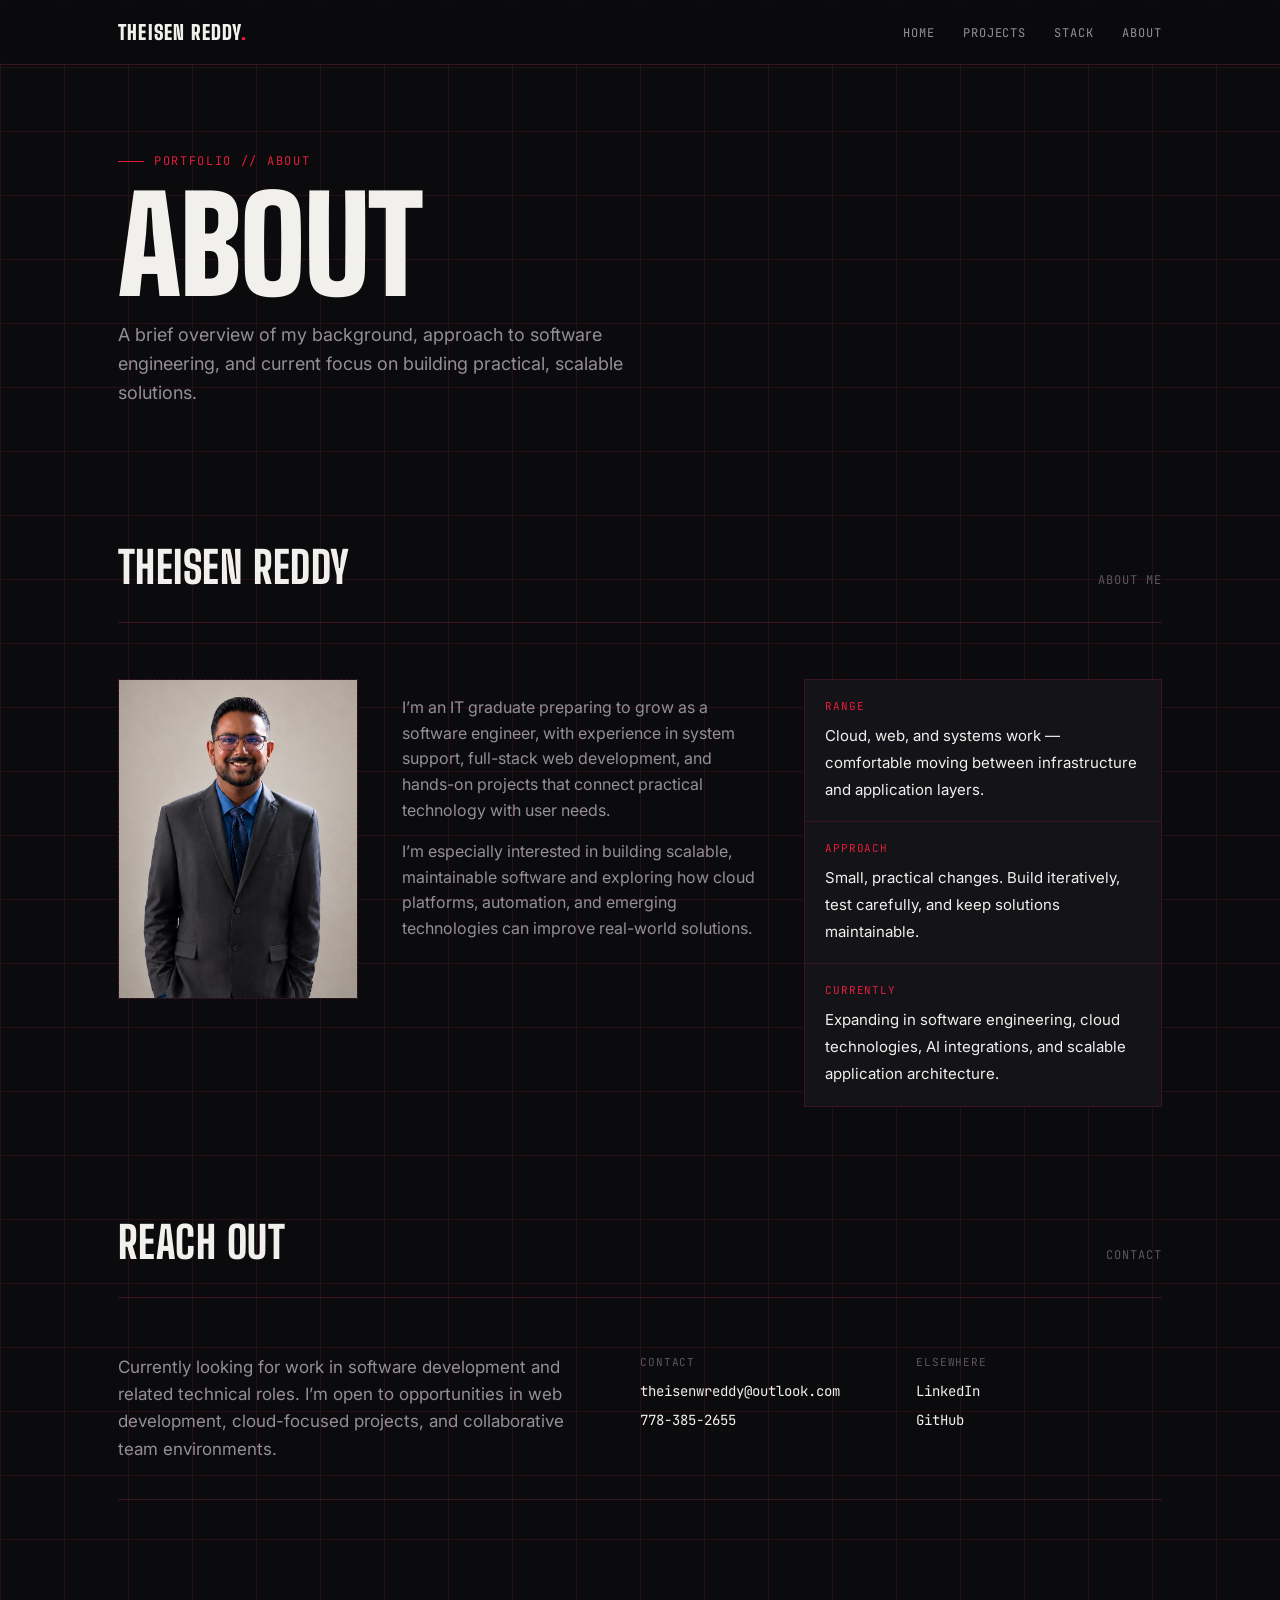
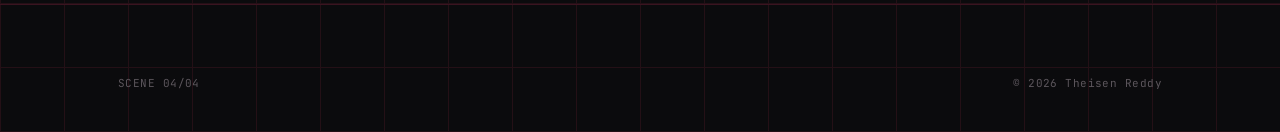
==== about.html @ 8c4d9de3 "Adjusted page numbering and sizing" ====
<!DOCTYPE html>
<html lang="en">
<head>
  <meta charset="UTF-8">
  <meta name="viewport" content="width=device-width, initial-scale=1.0">
  <title>About — Theisen</title>
  <link rel="preconnect" href="https://fonts.googleapis.com">
  <link rel="preconnect" href="https://fonts.gstatic.com" crossorigin>
  <link href="https://fonts.googleapis.com/css2?family=Big+Shoulders+Display:wght@600;700;900&family=Inter:wght@400;500;600&family=JetBrains+Mono:wght@400;500&display=swap" rel="stylesheet">
  <link rel="stylesheet" href="styles.css">
</head>
<body>
<header>
  <nav class="nav">
    <a href="index.html" class="brand">THEISEN REDDY<span>.</span></a>
    <ul class="navlinks" id="navlinks">
      <li><a href="index.html">Home</a></li>
      <li><a href="projects.html">Projects</a></li>
      <li><a href="stack.html">Stack</a></li>
      <li><a href="about.html">About</a></li>
      
    </ul>
    <button class="navtoggle" id="navtoggle" aria-label="Toggle menu" aria-expanded="false" aria-controls="navlinks">
      <span></span><span></span><span></span>
    </button>
  </nav>
</header>

<main id="top">
  <section class="hero page-hero">
    <div class="wrap hero-inner">
      <p class="eyebrow">Portfolio // About</p>
      <h1 class="title">About</h1>
      <p class="lede">A brief overview of my background, approach to software engineering, and current focus on building practical, scalable solutions.</p>
    </div>
  </section>

  <section class="page-shell">
    <div class="wrap reveal">
      <div class="sec-head">
        <h2>Theisen Reddy</h2>
        <span class="sec-tag">About me</span>
      </div>

      <div class="about-grid">
        <div>
          <div class="photo-frame">
            <img src="assets/projects/TR.png" alt="Picture of Theisen Reddy" class="photo">
          </div>
        </div>

        <div class="about-copy">
          <p>I’m an IT graduate preparing to grow as a software engineer, with experience in system support, full-stack web development, and hands-on projects that connect practical technology with user needs.</p>
          <p>I’m especially interested in building scalable, maintainable software and exploring how cloud platforms, automation, and emerging technologies can improve real-world solutions.</p>
         
        </div>

        <div class="modules">
          <div class="module">
            <span class="k">Range</span>
            <span class="v">Cloud, web, and systems work — comfortable moving between infrastructure and application layers.</span>
          </div>
          <div class="module">
            <span class="k">Approach</span>
            <span class="v">Small, practical changes. Build iteratively, test carefully, and keep solutions maintainable.</span>
          </div>
          <div class="module">
            <span class="k">Currently</span>
            <span class="v">Expanding in software engineering, cloud technologies, AI integrations, and scalable application architecture.</span>
          </div>
        </div>
      </div>
    </div>
  </section>

  <section class="page-shell" id="reach-out">
    <div class="wrap reveal">
      <div class="sec-head">
        <h2>Reach out</h2>
        <span class="sec-tag">Contact</span>
      </div>

      <div class="titleblock">
        <div>
          <p>Currently looking for work in software development and related technical roles. I’m open to opportunities in web development, cloud-focused projects, and collaborative team environments.</p>
        </div>
        <div class="tb-col">
          <span class="k">Contact</span>
          <a href="mailto:theisenwreddy@outlook.com">theisenwreddy@outlook.com</a>
          <a href="tel:+17783852655">778-385-2655</a>
        </div>
        <div class="tb-col">
          <span class="k">Elsewhere</span>
          <a href="https://www.linkedin.com/in/theisen-r" target="_blank" rel="noreferrer">LinkedIn</a>
          <a href="https://github.com/TheisenR" target="_blank" rel="noreferrer">GitHub</a>
        </div>
      </div>
    </div>
  </section>
</main>

<footer id="contact">
  <div class="wrap reveal">
    <div class="foot-row">
      <span>SCENE 04/04</span>
      <span>© 2026 Theisen Reddy</span>
    </div>
  </div>
</footer>

<script src="script.js"></script>
</body>
</html>
---- styles.css ----
:root{
  --bg:#0b0b0d;
  --bg-panel:#141317;
  --line:#241016;
  --line-strong:#3a1420;
  --red:#e11d3c;
  --red-dim:#7a1027;
  --white:#f2f0ec;
  --gray:#948f94;
  --gray-dim:#5c565c;
  --maxw:1100px;
}

*{box-sizing:border-box;}
html{scroll-behavior:smooth;}
img{max-width:100%; height:auto; display:block;}
body{
  margin:0;
  background:var(--bg);
  color:var(--white);
  font-family:'Inter',sans-serif;
  font-size:clamp(15px, 0.9vw + 0.9rem, 17px);
  line-height:1.6;
  background-image:
    repeating-linear-gradient(0deg, var(--line) 0px, var(--line) 1px, transparent 1px, transparent 64px),
    repeating-linear-gradient(90deg, var(--line) 0px, var(--line) 1px, transparent 1px, transparent 64px);
  overflow-x:hidden;
}

::selection{ background:var(--red); color:var(--bg); }

a{ color:inherit; }

.mono{ font-family:'JetBrains Mono',monospace; }

.wrap{
  width:min(100%, var(--maxw));
  max-width:var(--maxw);
  margin:0 auto;
  padding:0 28px;
}

/* ---------- corner registration marks ---------- */
.reg{
  position:absolute;
  width:22px;
  height:22px;
  pointer-events:none;
}
.reg::before, .reg::after{
  content:'';
  position:absolute;
  background:var(--red-dim);
}
.reg::before{ width:100%; height:1px; top:50%; left:0; }
.reg::after{ width:1px; height:100%; left:50%; top:0; }
.reg.tl{ top:18px; left:18px; }
.reg.tr{ top:18px; right:18px; }
.reg.bl{ bottom:18px; left:18px; }
.reg.br{ bottom:18px; right:18px; }

/* ---------- nav ---------- */
header{
  position:fixed;
  top:0; left:0; right:0;
  z-index:50;
  background:rgba(11,11,13,0.86);
  backdrop-filter:blur(6px);
  border-bottom:1px solid var(--line-strong);
}
.nav{
  position:relative;
  width:min(100%, var(--maxw));
  max-width:var(--maxw);
  margin:0 auto;
  padding:16px 28px;
  display:flex;
  align-items:center;
  justify-content:space-between;
  gap:16px;
  flex-wrap:wrap;
}
.brand{
  font-family:'Big Shoulders Display',sans-serif;
  font-weight:900;
  font-size:20px;
  letter-spacing:0.06em;
  text-decoration:none;
  color:var(--white);
}
.brand span{ color:var(--red); }
.navlinks{ display:flex; gap:28px; list-style:none; margin:0; padding:0; }
.navlinks a{
  font-family:'JetBrains Mono',monospace;
  font-size:12px;
  letter-spacing:0.08em;
  text-decoration:none;
  color:var(--gray);
  text-transform:uppercase;
  position:relative;
  padding-bottom:3px;
  transition:color .2s ease;
}
.navlinks a::after{
  content:'';
  position:absolute;
  left:0; bottom:0;
  width:0%;
  height:1px;
  background:var(--red);
  transition:width .25s ease;
}
.navlinks a:hover{ color:var(--white); }
.navlinks a:hover::after{ width:100%; }

.navtoggle{
  display:none;
  width:38px; height:38px;
  background:transparent;
  border:1px solid var(--line-strong);
  position:relative;
  cursor:pointer;
  padding:0;
}
.navtoggle span{
  position:absolute;
  left:9px; right:9px;
  height:1px;
  background:var(--white);
  transition:transform .2s ease, opacity .2s ease;
}
.navtoggle span:nth-child(1){ top:14px; }
.navtoggle span:nth-child(2){ top:19px; }
.navtoggle span:nth-child(3){ top:24px; }
.navtoggle.open span:nth-child(1){ transform:translateY(5px) rotate(45deg); }
.navtoggle.open span:nth-child(2){ opacity:0; }
.navtoggle.open span:nth-child(3){ transform:translateY(-5px) rotate(-45deg); }

/* ---------- hero ---------- */
.hero{
  position:relative;
  min-height:100vh;
  display:flex;
  flex-direction:column;
  justify-content:center;
  padding-top:72px;
  padding-bottom:40px;
  overflow:hidden;
}
.hero-inner{ position:relative; }
.hero-content{
  display:flex;
  align-items:flex-start;
  justify-content:space-between;
  gap:28px;
  margin-bottom:12px;
  flex-wrap:wrap;
}
.hero-copy{ flex:1 1 0; min-width:min(100%, 320px); }
.lede-block{
  display:flex;
  align-items:center;
  gap:24px;
  max-width:760px;
  flex-wrap:wrap;
}
.hero-photo-wrap{
  flex:0 0 190px;
  display:flex;
  justify-content:center;
}
.hero-photo{
  width:min(190px, 100%);
  aspect-ratio:1;
  object-fit:cover;
  object-position:center 20%;
  border-radius:50%;
  border:2px solid var(--line-strong);
  box-shadow:0 16px 44px rgba(0,0,0,0.35);
}
.eyebrow{
  font-family:'JetBrains Mono',monospace;
  font-size:12px;
  letter-spacing:0.14em;
  color:var(--red);
  text-transform:uppercase;
  display:flex;
  align-items:center;
  gap:10px;
  margin-bottom:16px;
}
.eyebrow::before{
  content:'';
  width:26px;
  height:1px;
  background:var(--red);
  display:inline-block;
}
h1.title{
  font-family:'Big Shoulders Display',sans-serif;
  font-weight:900;
  font-size:clamp(56px, 11vw, 132px);
  line-height:0.88;
  letter-spacing:-0.01em;
  margin:0 0 18px 0;
  text-transform:uppercase;
}
h1.title .accent{ color:var(--red); }
.lede{
  max-width:560px;
  font-size:clamp(16px, 1.2vw + 0.9rem, 18px);
  color:var(--gray);
  margin:0 0 24px 0;
  overflow-wrap:anywhere;
}
.cursor{
  display:inline-block;
  width:9px; height:18px;
  background:var(--red);
  vertical-align:-3px;
  animation:blink 1.1s steps(1) infinite;
}
@keyframes blink{ 50%{ opacity:0; } }

@media (max-width: 1024px){
  .hero-content{ gap:28px; }
  .hero-photo-wrap{ flex-basis:auto; }
}

@media (max-width: 860px){
  .hero{
    padding-top:64px;
    padding-bottom:20px;
  }
  .hero-content{
    flex-direction:column;
    align-items:flex-start;
    gap:20px;
  }
  .lede-block{
    flex-direction:column;
    align-items:flex-start;
  }
  .hero-photo-wrap{
    flex-basis:auto;
    width:100%;
  }
  .hero-photo{
    width:min(180px, 100%);
  }
}

.hero-stamp{
  position:absolute;
  right:0;
  bottom:-8px;
  text-align:right;
  font-family:'JetBrains Mono',monospace;
  font-size:11px;
  color:var(--gray-dim);
  letter-spacing:0.06em;
  line-height:1.8;
}
.hero-stamp .dot{
  display:inline-block;
  width:6px; height:6px;
  border-radius:50%;
  background:var(--red);
  margin-right:6px;
  box-shadow:0 0 8px var(--red);
}

.scrollcue{
  position:absolute;
  left:28px;
  bottom:40px;
  font-family:'JetBrains Mono',monospace;
  font-size:11px;
  color:var(--gray-dim);
  writing-mode:vertical-rl;
  letter-spacing:0.12em;
  display:flex;
  align-items:center;
  gap:10px;
}
.scrollcue::after{
  content:'';
  width:1px; height:44px;
  background:linear-gradient(var(--red), transparent);
}

/* ---------- section shell ---------- */
section{ position:relative; padding:120px 0; }
.sec-head{
  display:flex;
  align-items:baseline;
  justify-content:space-between;
  margin-bottom:56px;
  border-bottom:1px solid var(--line-strong);
  padding-bottom:20px;
  gap:20px;
  flex-wrap:wrap;
}
.sec-head h2{
  font-family:'Big Shoulders Display',sans-serif;
  font-weight:800;
  font-size:44px;
  text-transform:uppercase;
  margin:0;
  letter-spacing:0.01em;
}
.sec-tag{
  font-family:'JetBrains Mono',monospace;
  font-size:12px;
  color:var(--gray-dim);
  letter-spacing:0.08em;
  text-transform:uppercase;
}

.reveal{
  opacity:0;
  transform:translateY(18px);
  transition:opacity .6s ease, transform .6s ease;
}
.reveal.in{ opacity:1; transform:translateY(0); }

/* ---------- about ---------- */
.about-grid{
  display:grid;
  grid-template-columns:240px 1fr 1fr;
  gap:44px;
}
.photo-frame{
  position:relative;
  aspect-ratio:3 / 4;
  background:var(--bg-panel);
  border:1px dashed var(--line-strong);
  display:flex;
  align-items:center;
  justify-content:center;
  overflow:hidden;
}
.photo-frame img{
  width:100%; height:100%;
  object-fit:cover;
  object-position:center top;
  display:block;
}
.photo-frame .placeholder{
  text-align:center;
  font-family:'JetBrains Mono',monospace;
  font-size:11px;
  letter-spacing:0.06em;
  color:var(--gray-dim);
  text-transform:uppercase;
  line-height:1.8;
  padding:0 16px;
}
.photo-frame .placeholder .plus{
  display:block;
  font-size:20px;
  color:var(--red-dim);
  margin-bottom:6px;
}
.photo-cap{
  font-family:'JetBrains Mono',monospace;
  font-size:10px;
  letter-spacing:0.08em;
  color:var(--gray-dim);
  text-transform:uppercase;
  margin-top:10px;
  text-align:center;
}
.about-copy p{
  color:var(--gray);
  font-size:16px;
  max-width:52ch;
}
.about-copy .edit-me{
  color:var(--red-dim);
  font-family:'JetBrains Mono',monospace;
  font-size:11px;
  letter-spacing:0.06em;
  text-transform:uppercase;
  margin-top:10px;
  display:block;
}
.modules{ display:flex; flex-direction:column; gap:1px; background:var(--line-strong); border:1px solid var(--line-strong); }
.module{
  background:var(--bg-panel);
  padding:18px 20px;
}
.module .k{
  font-family:'JetBrains Mono',monospace;
  font-size:11px;
  color:var(--red);
  letter-spacing:0.08em;
  text-transform:uppercase;
  display:block;
  margin-bottom:6px;
}
.module .v{ font-size:15px; color:var(--white); }

/* ---------- projects ---------- */
.projects{ display:grid; grid-template-columns:1fr 1fr; gap:28px; }
.card{
  position:relative;
  background:var(--bg-panel);
  border:1px solid var(--line-strong);
  padding:30px 26px 26px;
  transition:transform .25s ease, border-color .25s ease;
}
.card:hover{ transform:translateY(-4px); border-color:var(--red-dim); }
.card::before{
  content:'';
  position:absolute;
  top:0; left:0; right:0;
  height:6px;
  background-image:repeating-linear-gradient(90deg, var(--red-dim) 0 1px, transparent 1px 10px);
}
.shot-frame{
  position:relative;
  aspect-ratio:16 / 9;
  background:var(--bg);
  border:1px dashed var(--line-strong);
  display:flex;
  align-items:center;
  justify-content:center;
  overflow:hidden;
  margin-bottom:20px;
}
.shot-frame img{
  width:100%; height:100%;
  object-fit:cover;
  display:block;
}
.shot-carousel{ margin-bottom:20px; }
.shot-track{
  width:100%;
  height:100%;
  position:relative;
}
.shot-track img{
  position:absolute;
  inset:0;
  opacity:0;
  transition:opacity .35s ease;
  cursor:zoom-in;
}
.shot-track img.active{ opacity:1; }
.shot-controls{
  display:flex;
  align-items:center;
  justify-content:space-between;
  gap:14px;
  margin-top:10px;
  flex-wrap:wrap;
}
.shot-btn{
  font-family:'JetBrains Mono',monospace;
  font-size:11px;
  letter-spacing:0.07em;
  text-transform:uppercase;
  color:var(--white);
  background:transparent;
  border:1px solid var(--line-strong);
  padding:6px 10px;
  cursor:pointer;
}
.shot-btn:hover{
  border-color:var(--red-dim);
  color:var(--red);
}
.shot-dots{
  display:flex;
  align-items:center;
  justify-content:center;
  gap:8px;
  flex:1;
}
.shot-dot{
  width:8px;
  height:8px;
  border-radius:50%;
  border:1px solid var(--gray-dim);
  background:transparent;
  cursor:pointer;
  padding:0;
}
.shot-dot.active{
  background:var(--red);
  border-color:var(--red);
  box-shadow:0 0 8px rgba(225,29,60,.5);
}

.lightbox{
  position:fixed;
  inset:0;
  z-index:100;
  background:rgba(0, 0, 0, .84);
  display:flex;
  align-items:center;
  justify-content:center;
  padding:22px;
  opacity:0;
  pointer-events:none;
  transition:opacity .2s ease;
}
.lightbox.open{
  opacity:1;
  pointer-events:auto;
}
.lightbox img{
  max-width:min(1200px, 92vw);
  max-height:88vh;
  width:auto;
  height:auto;
  border:1px solid var(--line-strong);
  box-shadow:0 24px 60px rgba(0, 0, 0, .5);
  background:var(--bg-panel);
}
.lightbox-close{
  position:absolute;
  top:16px;
  right:16px;
  font-family:'JetBrains Mono',monospace;
  font-size:11px;
  letter-spacing:0.08em;
  text-transform:uppercase;
  color:var(--white);
  background:transparent;
  border:1px solid var(--line-strong);
  padding:8px 10px;
  cursor:pointer;
}
.lightbox-close:hover{
  border-color:var(--red-dim);
  color:var(--red);
}
.lightbox-nav{
  position:absolute;
  top:50%;
  transform:translateY(-50%);
  font-family:'JetBrains Mono',monospace;
  font-size:11px;
  letter-spacing:0.08em;
  text-transform:uppercase;
  color:var(--white);
  background:rgba(11,11,13,.88);
  border:1px solid var(--line-strong);
  padding:10px 12px;
  cursor:pointer;
}
.lightbox-nav:hover{
  border-color:var(--red-dim);
  color:var(--red);
}
.lightbox-prev{ left:16px; }
.lightbox-next{ right:16px; }
.shot-frame .placeholder{
  text-align:center;
  font-family:'JetBrains Mono',monospace;
  font-size:11px;
  letter-spacing:0.06em;
  color:var(--gray-dim);
  text-transform:uppercase;
}
.card-top{
  display:flex;
  justify-content:space-between;
  align-items:flex-start;
  margin-bottom:14px;
}
.card-rev{
  font-family:'JetBrains Mono',monospace;
  font-size:11px;
  color:var(--gray-dim);
  letter-spacing:0.06em;
}
.card-status{
  font-family:'JetBrains Mono',monospace;
  font-size:10px;
  letter-spacing:0.08em;
  color:var(--red);
  border:1px solid var(--red-dim);
  padding:3px 8px;
  text-transform:uppercase;
}
.card h3{
  font-family:'Big Shoulders Display',sans-serif;
  font-weight:700;
  font-size:28px;
  text-transform:uppercase;
  margin:0 0 12px 0;
}
.card p{
  color:var(--gray);
  font-size:14.5px;
  margin:0 0 20px 0;
}
.tags{ display:flex; flex-wrap:wrap; gap:8px; margin-bottom:22px; }
.tag{
  font-family:'JetBrains Mono',monospace;
  font-size:11px;
  color:var(--gray);
  border:1px solid var(--line-strong);
  padding:4px 9px;
  letter-spacing:0.04em;
}
.card-links{ display:flex; gap:20px; }
.card-links{ flex-wrap:wrap; row-gap:10px; }
.card-links a{
  font-family:'JetBrains Mono',monospace;
  font-size:12px;
  text-decoration:none;
  color:var(--white);
  letter-spacing:0.05em;
  border-bottom:1px solid var(--red);
  padding-bottom:2px;
}
.card-links a:hover{ color:var(--red); }

/* ---------- stack ---------- */
.stack-grid{
  display:grid;
  grid-template-columns:repeat(3,1fr);
  gap:1px;
  background:var(--line-strong);
  border:1px solid var(--line-strong);
}
.stack-panel{ background:var(--bg-panel); padding:26px 24px; }
.stack-panel h4{
  font-family:'JetBrains Mono',monospace;
  font-size:12px;
  letter-spacing:0.1em;
  text-transform:uppercase;
  color:var(--red);
  margin:0 0 18px 0;
  padding-bottom:12px;
  border-bottom:1px solid var(--line-strong);
}
.stack-panel ul{ list-style:none; margin:0; padding:0; display:flex; flex-direction:column; gap:10px; }
.stack-panel li{
  font-size:14px;
  color:var(--gray);
  display:flex;
  align-items:center;
  gap:10px;
}
.stack-panel li::before{
  content:'';
  width:5px; height:5px;
  background:var(--red-dim);
  display:inline-block;
  flex-shrink:0;
}

/* ---------- landing / page scenes ---------- */
.landing-hero{ padding-bottom:80px; }
.landing-hero .hero-stamp{
  position:static;
  text-align:left;
  margin-top:28px;
}
.landing-grid{
  display:grid;
  grid-template-columns:repeat(2, minmax(0, 1fr));
  gap:20px;
  margin-top:30px;
  max-width:760px;
}
.landing-card{
  display:block;
  position:relative;
  padding:24px 22px;
  background:rgba(20, 19, 23, 0.9);
  border:1px solid var(--line-strong);
  text-decoration:none;
  color:var(--white);
  transition:transform .2s ease, border-color .2s ease;
}
.landing-card:hover{
  transform:translateY(-3px);
  border-color:var(--red-dim);
}
.landing-k{
  display:block;
  font-family:'JetBrains Mono',monospace;
  font-size:11px;
  color:var(--red);
  letter-spacing:0.08em;
  margin-bottom:10px;
}
.landing-card h3{
  font-family:'Big Shoulders Display',sans-serif;
  font-weight:700;
  font-size:26px;
  margin:0 0 8px;
  text-transform:uppercase;
}
.landing-card p{
  margin:0;
  color:var(--gray);
  font-size:14px;
}
.page-hero{ min-height:auto; padding:140px 0 80px; }
.page-shell{ padding-top:20px; padding-bottom:80px; }

/* ---------- contact / footer ---------- */
footer{
  position:relative;
  border-top:1px solid var(--line-strong);
  padding:70px 0 40px;
}
.titleblock{
  display:grid;
  grid-template-columns:2fr 1fr 1fr;
  gap:30px;
  padding-bottom:36px;
  border-bottom:1px solid var(--line-strong);
  margin-bottom:24px;
}
.titleblock h2{
  font-family:'Big Shoulders Display',sans-serif;
  font-weight:800;
  font-size:40px;
  text-transform:uppercase;
  margin:0 0 14px 0;
}
.titleblock p{ color:var(--gray); max-width:44ch; margin:0; }
.tb-col .k{
  font-family:'JetBrains Mono',monospace;
  font-size:11px;
  color:var(--gray-dim);
  text-transform:uppercase;
  letter-spacing:0.08em;
  display:block;
  margin-bottom:8px;
}
.tb-col a{
  display:block;
  font-family:'JetBrains Mono',monospace;
  font-size:14px;
  text-decoration:none;
  color:var(--white);
  margin-bottom:6px;
  border-bottom:1px solid transparent;
  width:fit-content;
  overflow-wrap:anywhere;
}
.tb-col a:hover{ color:var(--red); border-bottom-color:var(--red); }
.foot-row{
  display:flex;
  justify-content:space-between;
  align-items:center;
  flex-wrap:wrap;
  gap:10px 16px;
  font-family:'JetBrains Mono',monospace;
  font-size:11px;
  color:var(--gray-dim);
  letter-spacing:0.04em;
}

a:focus-visible, button:focus-visible{
  outline:2px solid var(--red);
  outline-offset:3px;
}

@media (max-width:820px){
  .nav{ padding:14px 20px; }
  .navtoggle{ display:block; }
  .navlinks{
    display:none;
    position:absolute;
    top:100%; left:0; right:0;
    flex-direction:column;
    gap:0;
    background:var(--bg);
    border-bottom:1px solid var(--line-strong);
  }
  .navlinks.open{ display:flex; }
  .navlinks li{ border-top:1px solid var(--line-strong); }
  .navlinks a{ display:block; padding:16px 28px; }
  .navlinks a::after{ display:none; }

  .about-grid{ grid-template-columns:1fr; gap:32px; }
  .photo-frame{ width:180px; aspect-ratio:3/4; margin:0 auto; }
  .about-copy{ text-align:left; }

  .projects{ grid-template-columns:1fr; }
  .stack-grid{ grid-template-columns:1fr; }
  .titleblock{ grid-template-columns:1fr; }
  .hero-stamp{ position:static; text-align:left; margin-top:50px; }
  .landing-grid{ grid-template-columns:1fr; }

  section{ padding:80px 0; }
  .sec-head h2{ font-size:34px; }
  .wrap{ padding:0 20px; }
}

@media (max-width:480px){
  .hero{ padding-top:62px; padding-bottom:12px; }
  h1.title{ font-size:clamp(46px, 18vw, 64px); margin-bottom:18px; }
  .lede{ font-size:16px; }
  .page-hero{ padding:118px 0 56px; }
  .reg{ width:16px; height:16px; }
  .scrollcue{ display:none; }
  .card{ padding:22px 18px 20px; }
  .shot-controls{ gap:8px; }
  .shot-btn{ padding:6px 8px; }
  .titleblock{ gap:20px; }
  .lightbox-nav{
    top:auto;
    bottom:18px;
    transform:none;
    padding:8px 10px;
  }
  .lightbox-prev{ left:18px; }
  .lightbox-next{ right:18px; }
}

@media (prefers-reduced-motion:reduce){
  *{ animation:none !important; transition:none !important; }
  html{ scroll-behavior:auto; }
}
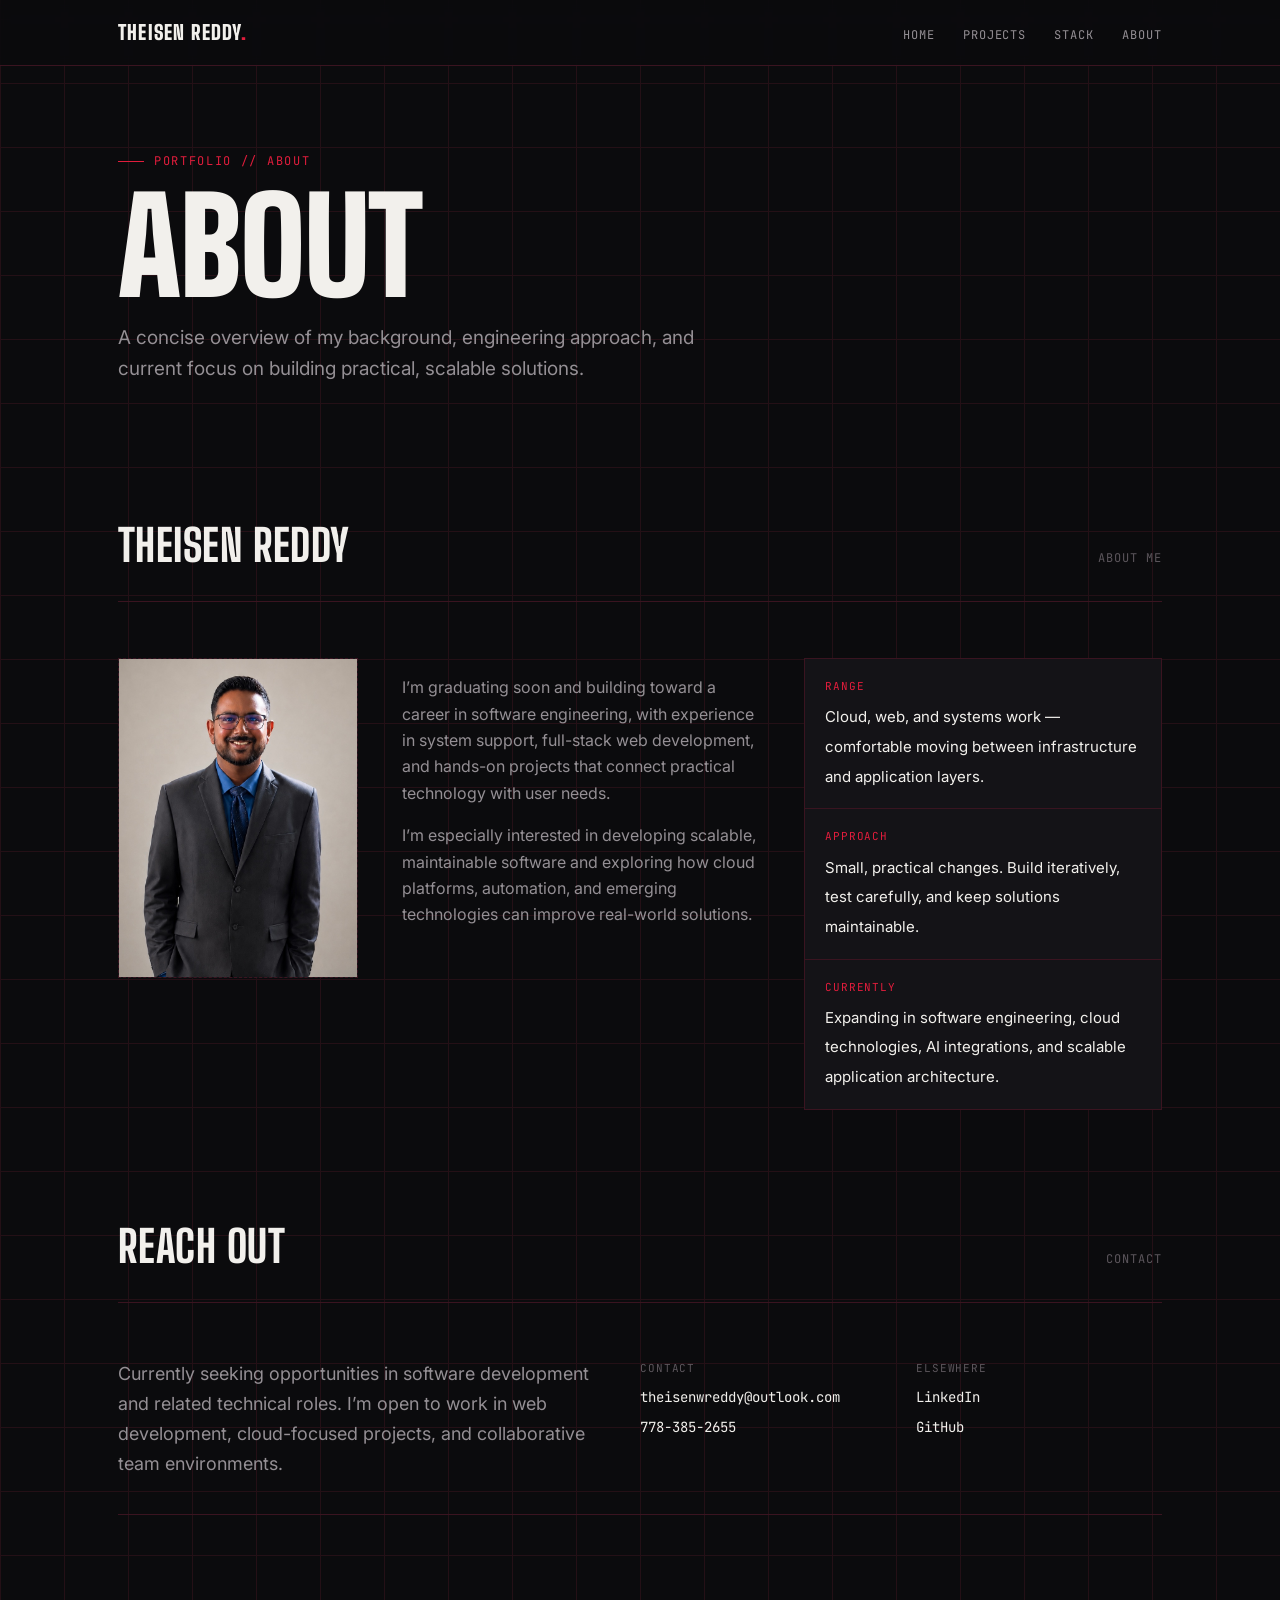
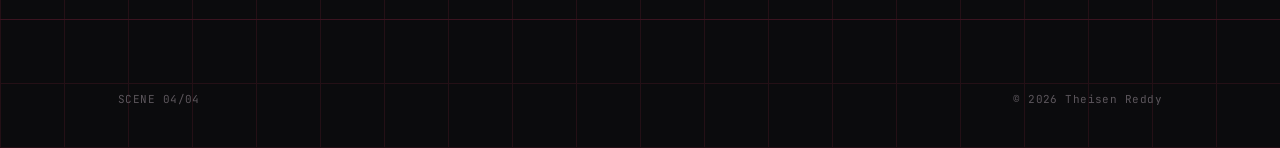
==== commit 1452f7fa: "Reworded some sections" ====
--- a/about.html
+++ b/about.html
@@ -31,7 +31,7 @@
     <div class="wrap hero-inner">
       <p class="eyebrow">Portfolio // About</p>
       <h1 class="title">About</h1>
-      <p class="lede">A brief overview of my background, approach to software engineering, and current focus on building practical, scalable solutions.</p>
+      <p class="lede">A concise overview of my background, engineering approach, and current focus on building practical, scalable solutions.</p>
     </div>
   </section>
 
@@ -50,8 +50,8 @@
         </div>
 
         <div class="about-copy">
-          <p>I’m an IT graduate preparing to grow as a software engineer, with experience in system support, full-stack web development, and hands-on projects that connect practical technology with user needs.</p>
-          <p>I’m especially interested in building scalable, maintainable software and exploring how cloud platforms, automation, and emerging technologies can improve real-world solutions.</p>
+          <p>I’m graduating soon and building toward a career in software engineering, with experience in system support, full-stack web development, and hands-on projects that connect practical technology with user needs.</p>
+          <p>I’m especially interested in developing scalable, maintainable software and exploring how cloud platforms, automation, and emerging technologies can improve real-world solutions.</p>
          
         </div>
 
@@ -82,7 +82,7 @@
 
       <div class="titleblock">
         <div>
-          <p>Currently looking for work in software development and related technical roles. I’m open to opportunities in web development, cloud-focused projects, and collaborative team environments.</p>
+          <p>Currently seeking opportunities in software development and related technical roles. I’m open to work in web development, cloud-focused projects, and collaborative team environments.</p>
         </div>
         <div class="tb-col">
           <span class="k">Contact</span>
--- a/styles.css
+++ b/styles.css
@@ -19,8 +19,8 @@
   background:var(--bg);
   color:var(--white);
   font-family:'Inter',sans-serif;
-  font-size:clamp(15px, 0.9vw + 0.9rem, 17px);
-  line-height:1.6;
+  font-size:clamp(16px, 0.95vw + 0.95rem, 18px);
+  line-height:1.65;
   background-image:
     repeating-linear-gradient(0deg, var(--line) 0px, var(--line) 1px, transparent 1px, transparent 64px),
     repeating-linear-gradient(90deg, var(--line) 0px, var(--line) 1px, transparent 1px, transparent 64px);
@@ -207,8 +207,8 @@
 }
 h1.title .accent{ color:var(--red); }
 .lede{
-  max-width:560px;
-  font-size:clamp(16px, 1.2vw + 0.9rem, 18px);
+  max-width:580px;
+  font-size:clamp(17px, 1.25vw + 0.95rem, 19px);
   color:var(--gray);
   margin:0 0 24px 0;
   overflow-wrap:anywhere;
@@ -801,7 +801,7 @@
 @media (max-width:480px){
   .hero{ padding-top:62px; padding-bottom:12px; }
   h1.title{ font-size:clamp(46px, 18vw, 64px); margin-bottom:18px; }
-  .lede{ font-size:16px; }
+  .lede{ font-size:17px; }
   .page-hero{ padding:118px 0 56px; }
   .reg{ width:16px; height:16px; }
   .scrollcue{ display:none; }
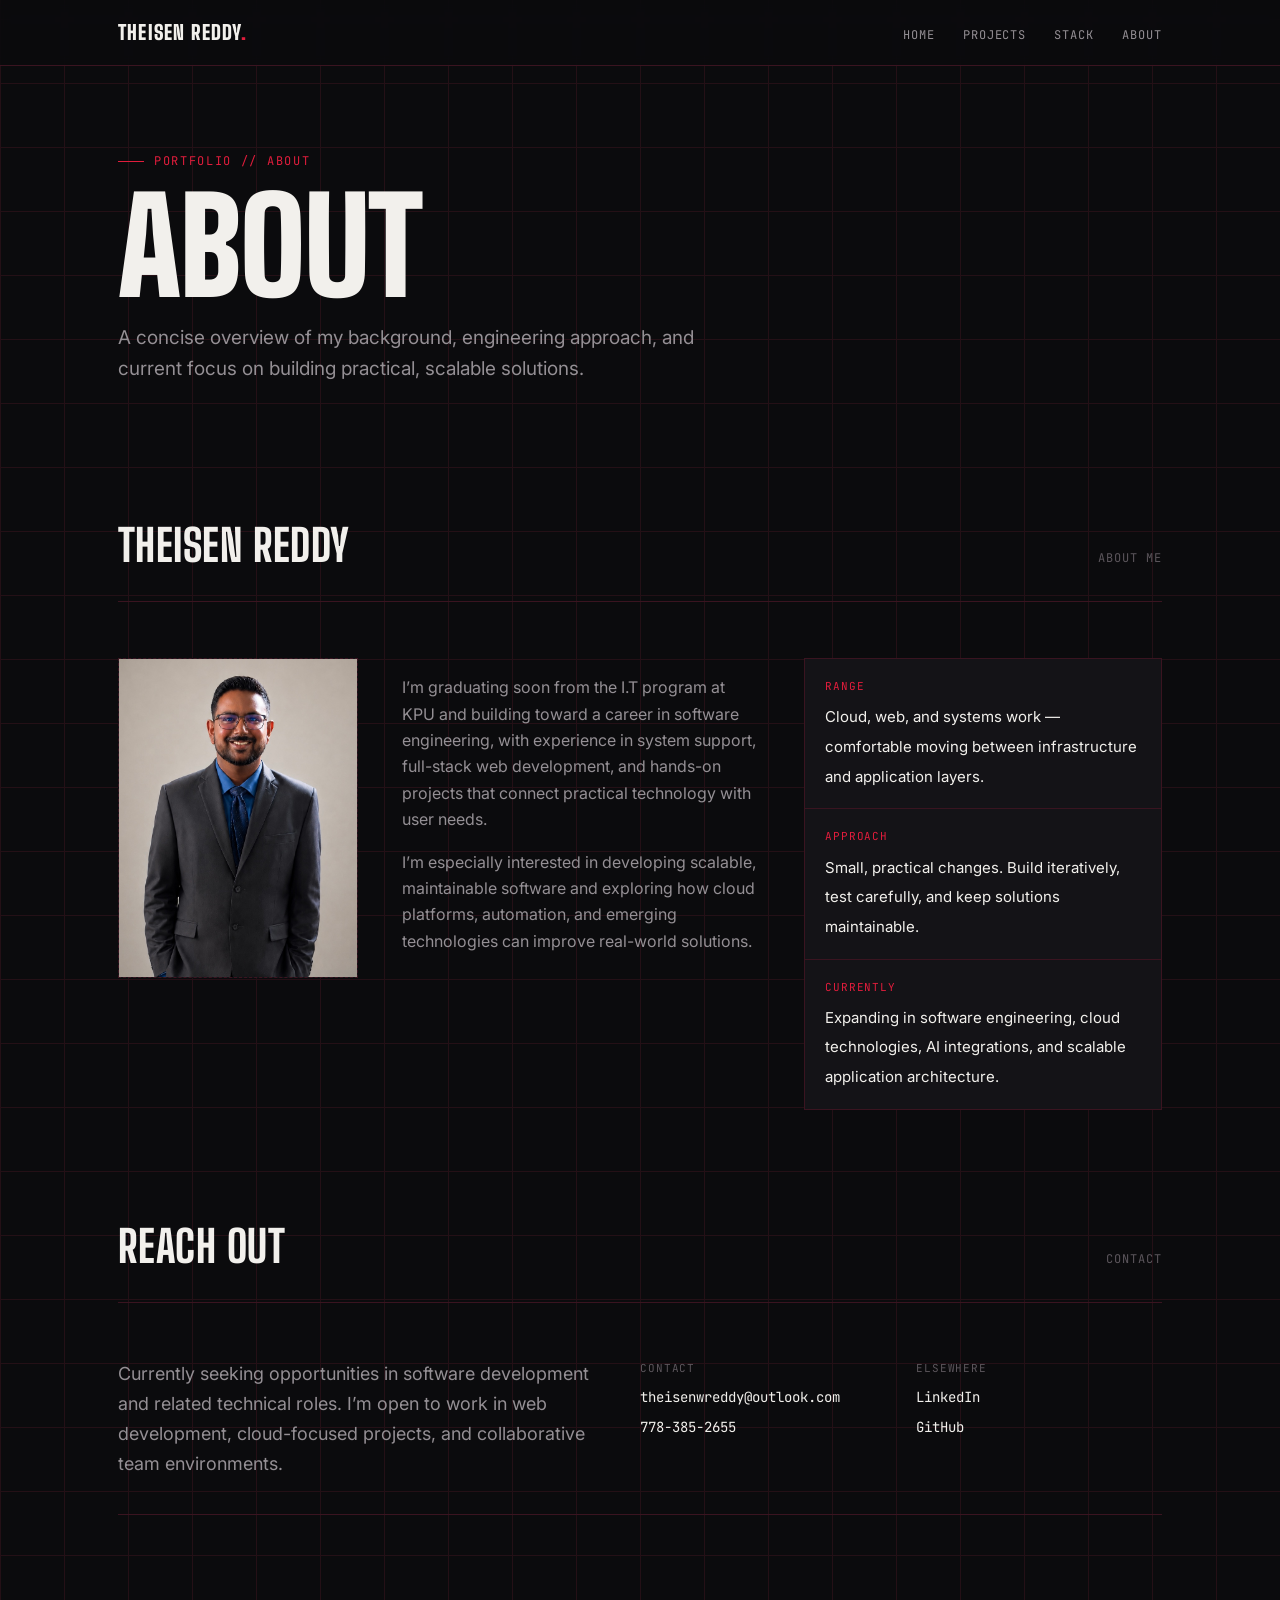
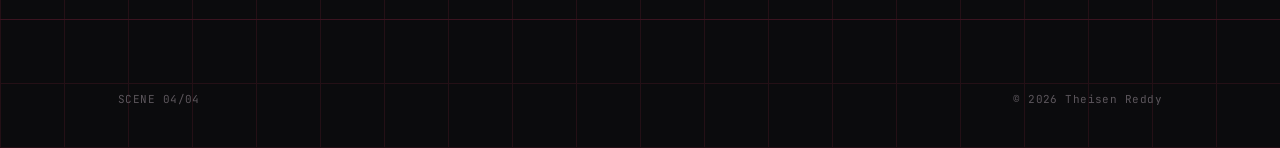
==== commit 168b8fff: "Updated About page" ====
--- a/about.html
+++ b/about.html
@@ -50,7 +50,7 @@
         </div>
 
         <div class="about-copy">
-          <p>I’m graduating soon and building toward a career in software engineering, with experience in system support, full-stack web development, and hands-on projects that connect practical technology with user needs.</p>
+          <p>I’m graduating soon from the I.T program at KPU and building toward a career in software engineering, with experience in system support, full-stack web development, and hands-on projects that connect practical technology with user needs.</p>
           <p>I’m especially interested in developing scalable, maintainable software and exploring how cloud platforms, automation, and emerging technologies can improve real-world solutions.</p>
          
         </div>
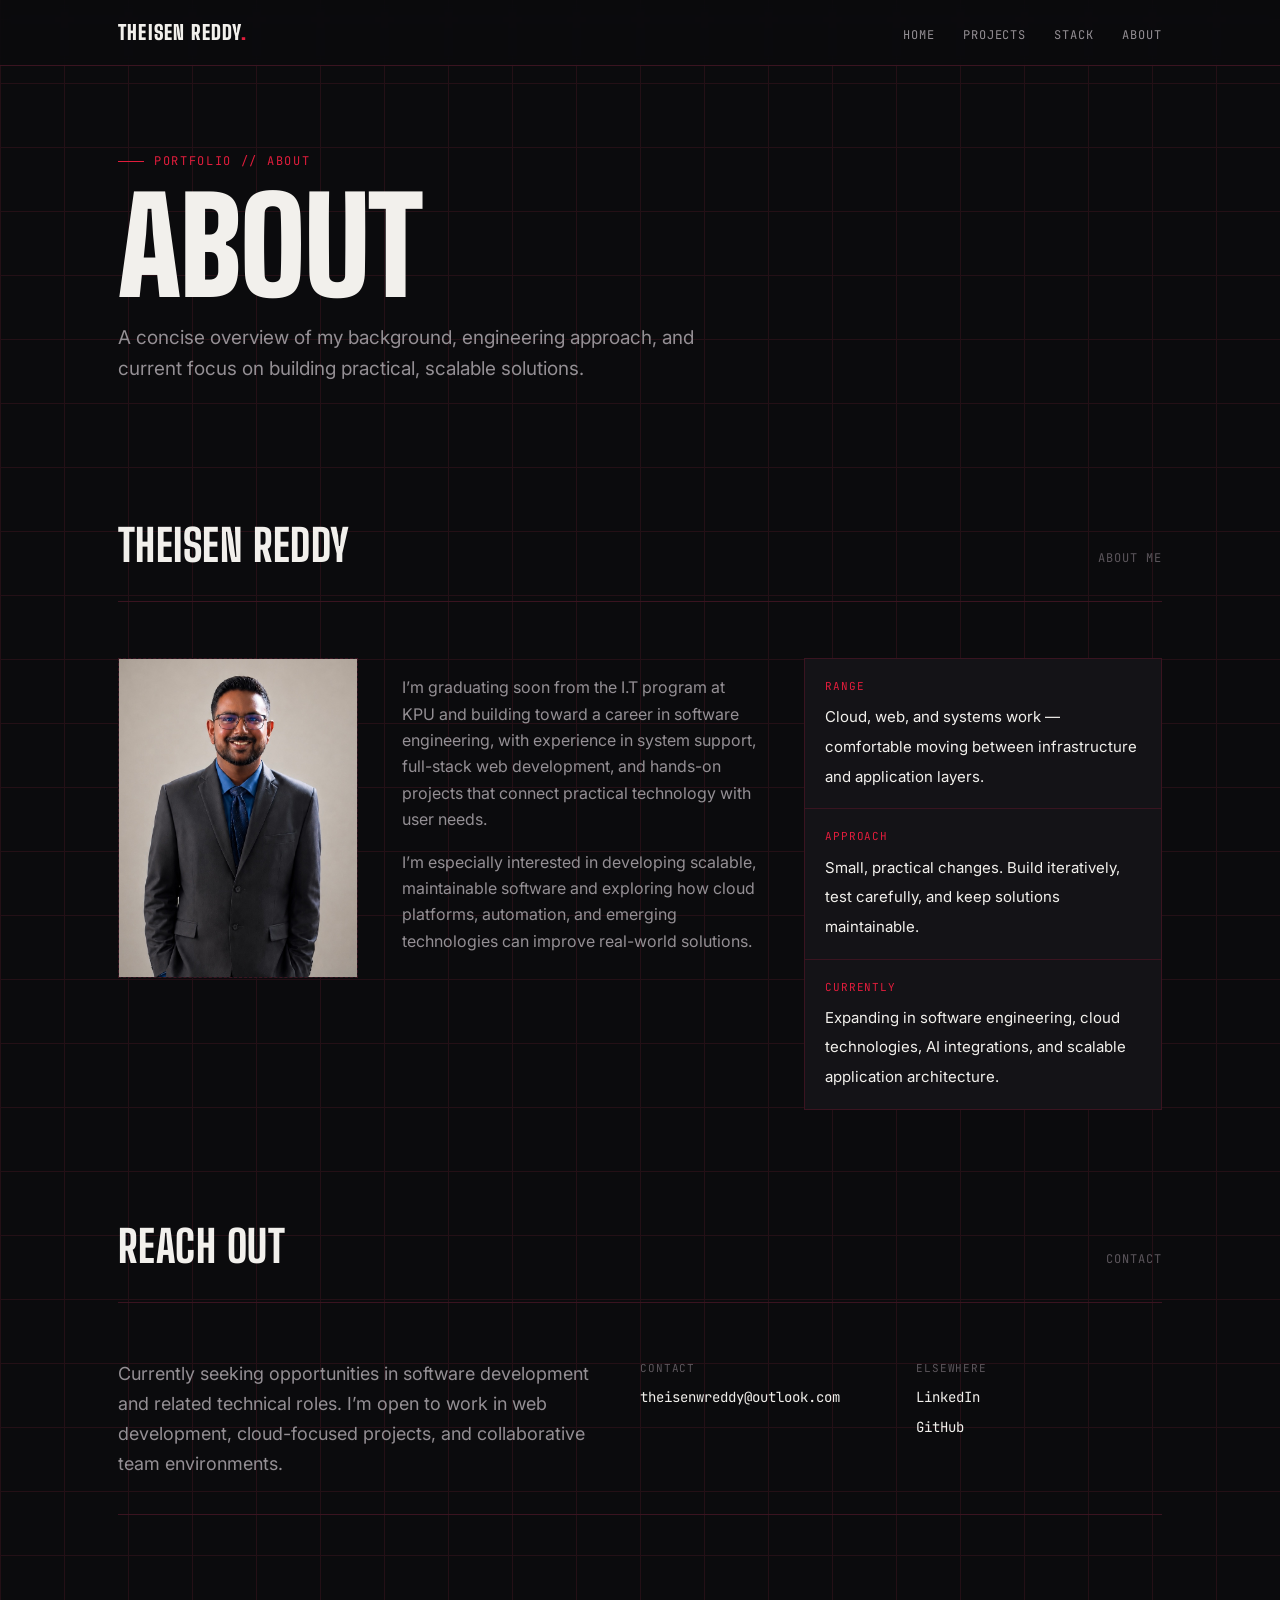
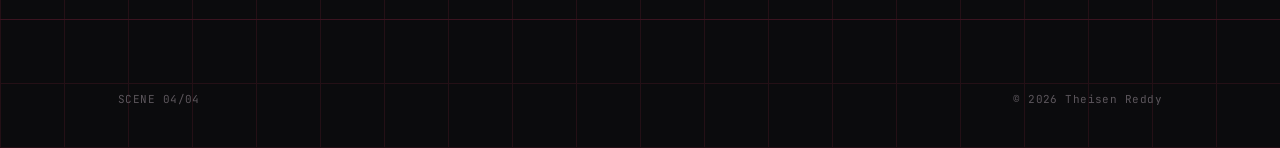
==== commit 4833196e: "Removed Phone Number" ====
--- a/about.html
+++ b/about.html
@@ -87,7 +87,6 @@
         <div class="tb-col">
           <span class="k">Contact</span>
           <a href="mailto:theisenwreddy@outlook.com">theisenwreddy@outlook.com</a>
-          <a href="tel:+17783852655">778-385-2655</a>
         </div>
         <div class="tb-col">
           <span class="k">Elsewhere</span>
--- a/styles.css
+++ b/styles.css
@@ -665,14 +665,15 @@
 .landing-grid{
   display:grid;
   grid-template-columns:repeat(2, minmax(0, 1fr));
-  gap:20px;
-  margin-top:30px;
-  max-width:760px;
+  gap:24px;
+  margin-top:34px;
+  max-width:920px;
 }
 .landing-card{
   display:block;
   position:relative;
-  padding:24px 22px;
+  padding:28px 26px;
+  min-height:180px;
   background:rgba(20, 19, 23, 0.9);
   border:1px solid var(--line-strong);
   text-decoration:none;
@@ -694,14 +695,15 @@
 .landing-card h3{
   font-family:'Big Shoulders Display',sans-serif;
   font-weight:700;
-  font-size:26px;
-  margin:0 0 8px;
+  font-size:30px;
+  margin:0 0 10px;
   text-transform:uppercase;
 }
 .landing-card p{
   margin:0;
   color:var(--gray);
-  font-size:14px;
+  font-size:15px;
+  line-height:1.7;
 }
 .page-hero{ min-height:auto; padding:140px 0 80px; }
 .page-shell{ padding-top:20px; padding-bottom:80px; }
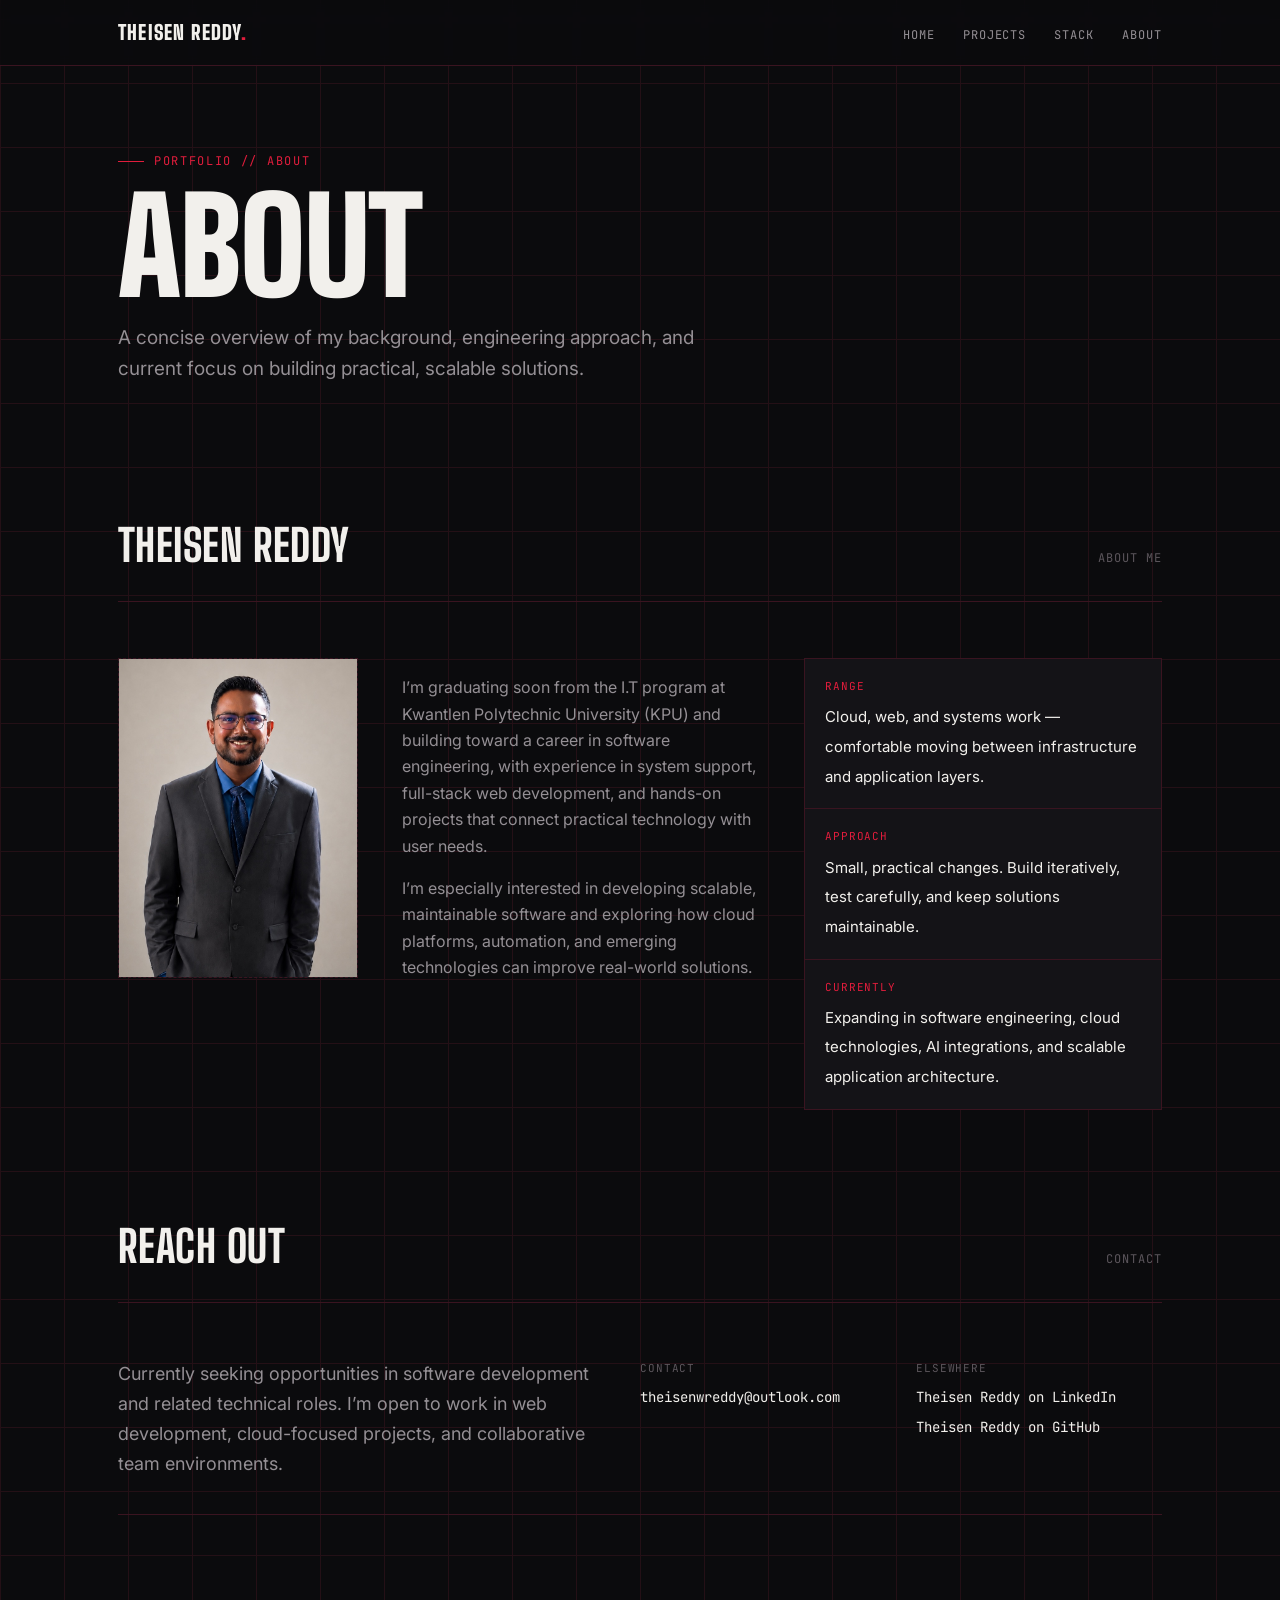
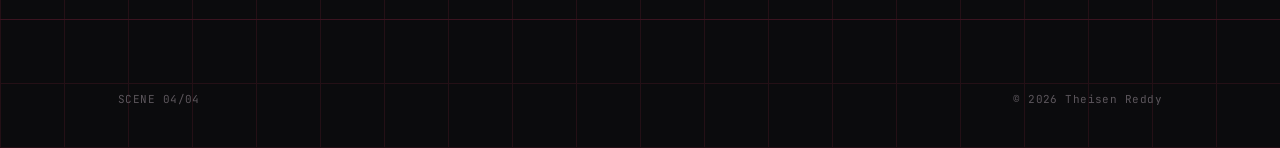
==== commit 63260a40: "Updates page titles and added sitemap file" ====
--- a/about.html
+++ b/about.html
@@ -3,7 +3,18 @@
 <head>
   <meta charset="UTF-8">
   <meta name="viewport" content="width=device-width, initial-scale=1.0">
-  <title>About — Theisen</title>
+  <title>Theisen Reddy |About</title>
+  <meta name="description" content="About Theisen Reddy: background, engineering approach, and current focus in software engineering, cloud, and scalable applications.">
+  <meta property="og:type" content="website">
+  <meta property="og:site_name" content="Theisen Reddy Portfolio">
+  <meta property="og:title" content="About — Theisen Reddy">
+  <meta property="og:description" content="Background, approach, and current focus in software engineering, cloud technologies, and scalable applications.">
+  <meta property="og:image" content="assets/projects/preview.png">
+  <meta property="og:image:alt" content="Portrait of Theisen Reddy">
+  <meta name="twitter:card" content="summary_large_image">
+  <meta name="twitter:title" content="About — Theisen Reddy">
+  <meta name="twitter:description" content="Background, approach, and current focus in software engineering, cloud technologies, and scalable applications.">
+  <meta name="twitter:image" content="assets/projects/preview.png">
   <link rel="preconnect" href="https://fonts.googleapis.com">
   <link rel="preconnect" href="https://fonts.gstatic.com" crossorigin>
   <link href="https://fonts.googleapis.com/css2?family=Big+Shoulders+Display:wght@600;700;900&family=Inter:wght@400;500;600&family=JetBrains+Mono:wght@400;500&display=swap" rel="stylesheet">
@@ -50,7 +61,7 @@
         </div>
 
         <div class="about-copy">
-          <p>I’m graduating soon from the I.T program at KPU and building toward a career in software engineering, with experience in system support, full-stack web development, and hands-on projects that connect practical technology with user needs.</p>
+          <p>I’m graduating soon from the I.T program at Kwantlen Polytechnic University (KPU) and building toward a career in software engineering, with experience in system support, full-stack web development, and hands-on projects that connect practical technology with user needs.</p>
           <p>I’m especially interested in developing scalable, maintainable software and exploring how cloud platforms, automation, and emerging technologies can improve real-world solutions.</p>
          
         </div>
@@ -90,8 +101,13 @@
         </div>
         <div class="tb-col">
           <span class="k">Elsewhere</span>
-          <a href="https://www.linkedin.com/in/theisen-r" target="_blank" rel="noreferrer">LinkedIn</a>
-          <a href="https://github.com/TheisenR" target="_blank" rel="noreferrer">GitHub</a>
+          <a href="https://www.linkedin.com/in/theisen-r/">
+  Theisen Reddy on LinkedIn
+</a>
+
+<a href="https://github.com/theisen-r">
+  Theisen Reddy on GitHub
+</a>
         </div>
       </div>
     </div>
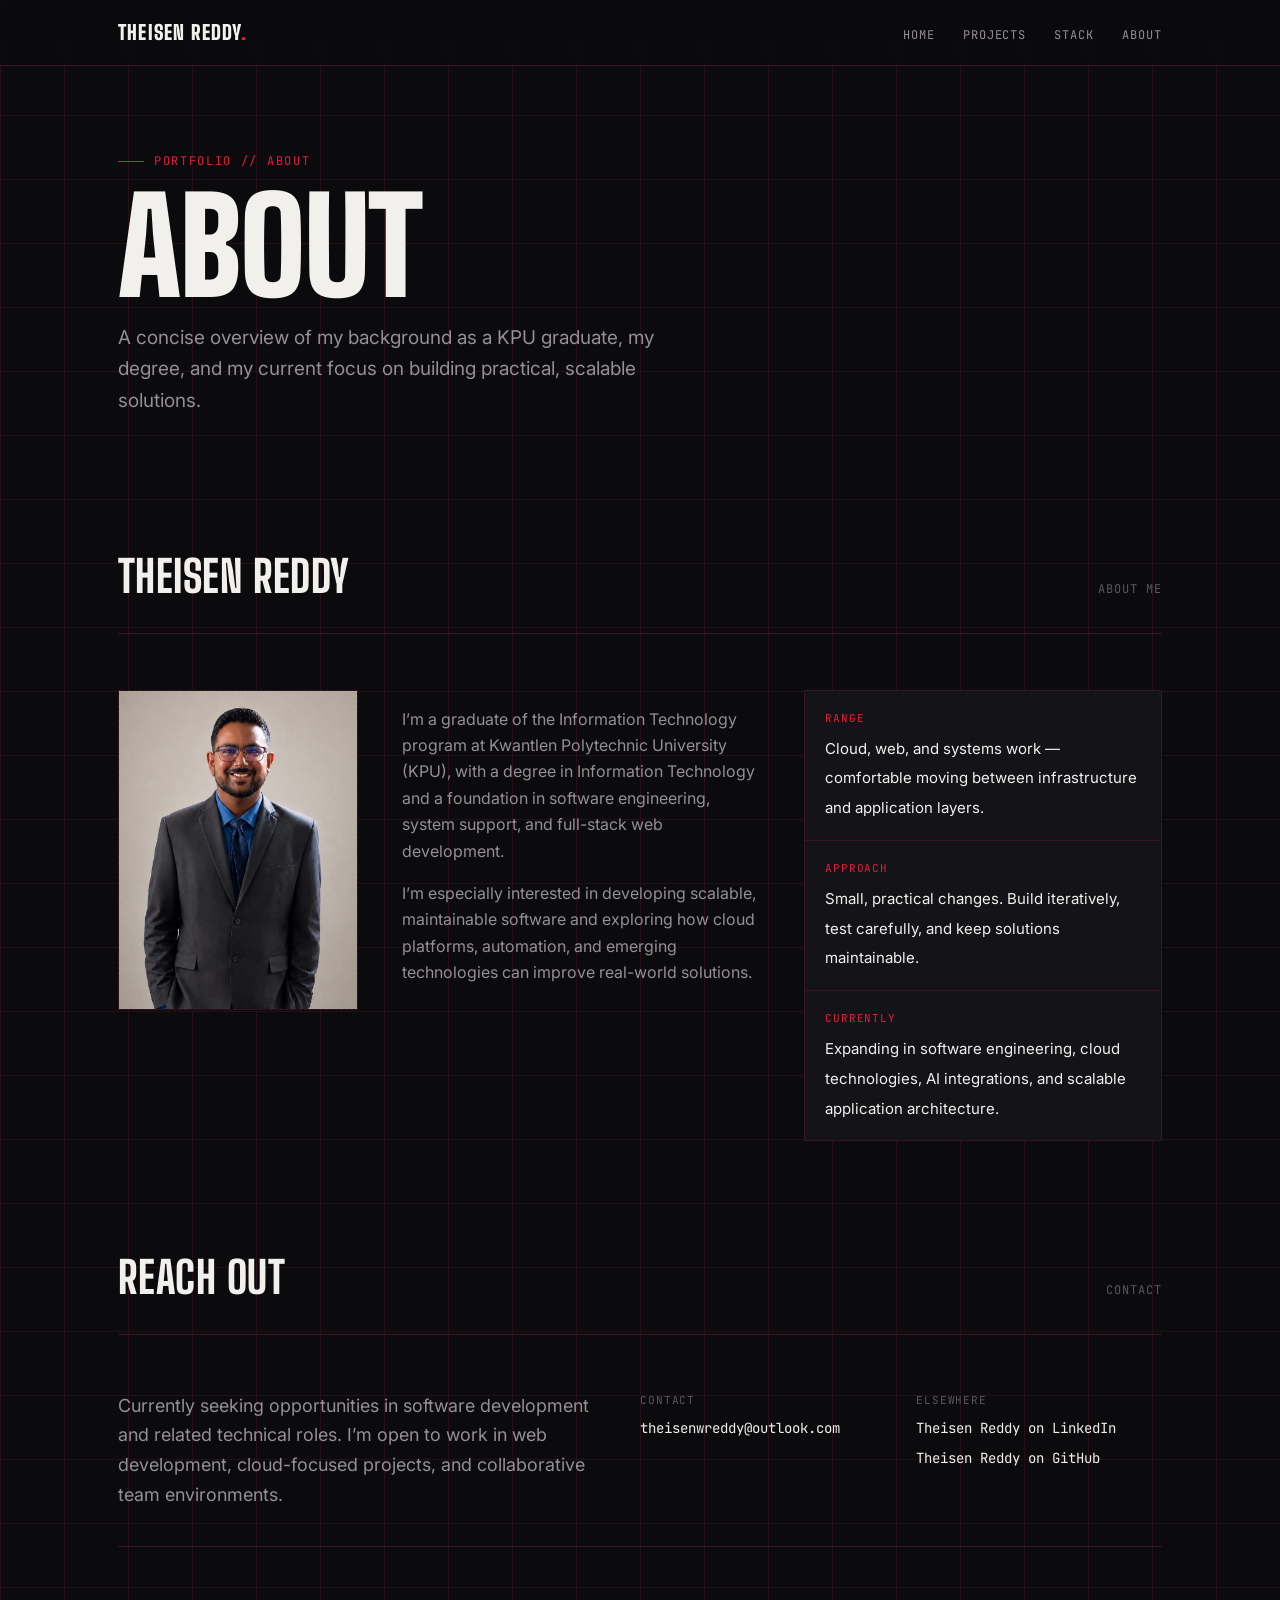
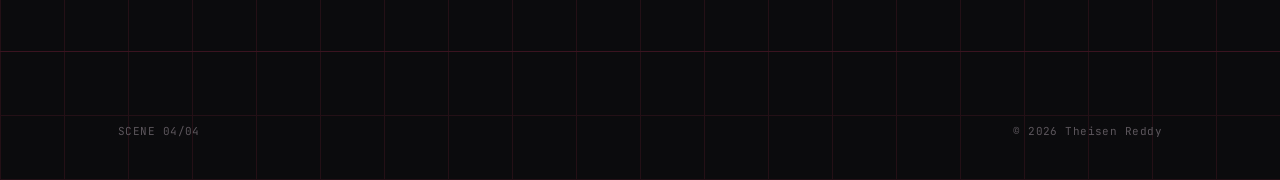
==== commit 04740c75: "Updated Information on the Home and About Pages" ====
--- a/about.html
+++ b/about.html
@@ -42,7 +42,7 @@
     <div class="wrap hero-inner">
       <p class="eyebrow">Portfolio // About</p>
       <h1 class="title">About</h1>
-      <p class="lede">A concise overview of my background, engineering approach, and current focus on building practical, scalable solutions.</p>
+      <p class="lede">A concise overview of my background as a KPU graduate, my degree, and my current focus on building practical, scalable solutions.</p>
     </div>
   </section>
 
@@ -61,7 +61,7 @@
         </div>
 
         <div class="about-copy">
-          <p>I’m graduating soon from the I.T program at Kwantlen Polytechnic University (KPU) and building toward a career in software engineering, with experience in system support, full-stack web development, and hands-on projects that connect practical technology with user needs.</p>
+          <p>I’m a graduate of the Information Technology program at Kwantlen Polytechnic University (KPU), with a degree in Information Technology and a foundation in software engineering, system support, and full-stack web development.</p>
           <p>I’m especially interested in developing scalable, maintainable software and exploring how cloud platforms, automation, and emerging technologies can improve real-world solutions.</p>
          
         </div>
@@ -101,11 +101,11 @@
         </div>
         <div class="tb-col">
           <span class="k">Elsewhere</span>
-          <a href="https://www.linkedin.com/in/theisen-r/">
+          <a href="https://www.linkedin.com/in/theisenreddy/">
   Theisen Reddy on LinkedIn
 </a>
 
-<a href="https://github.com/theisen-r">
+<a href="https://github.com/TheisenR">
   Theisen Reddy on GitHub
 </a>
         </div>
